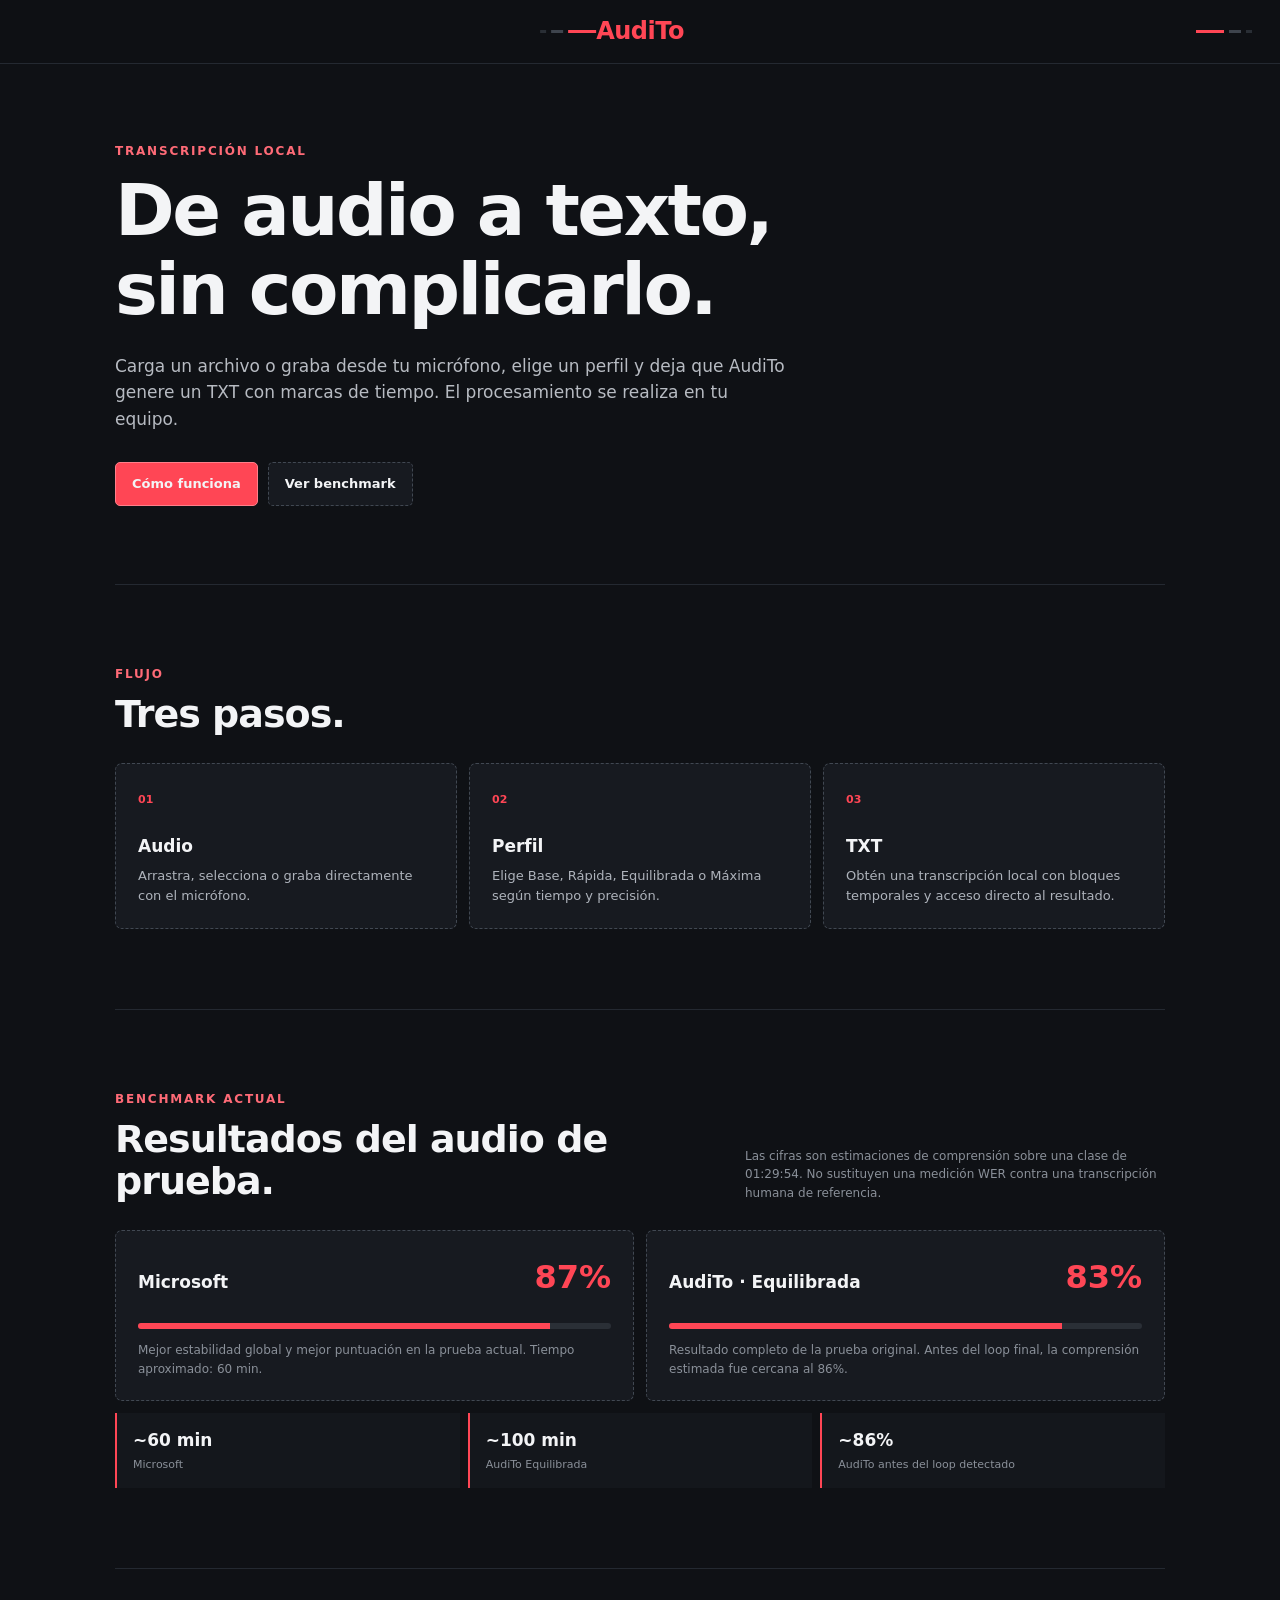
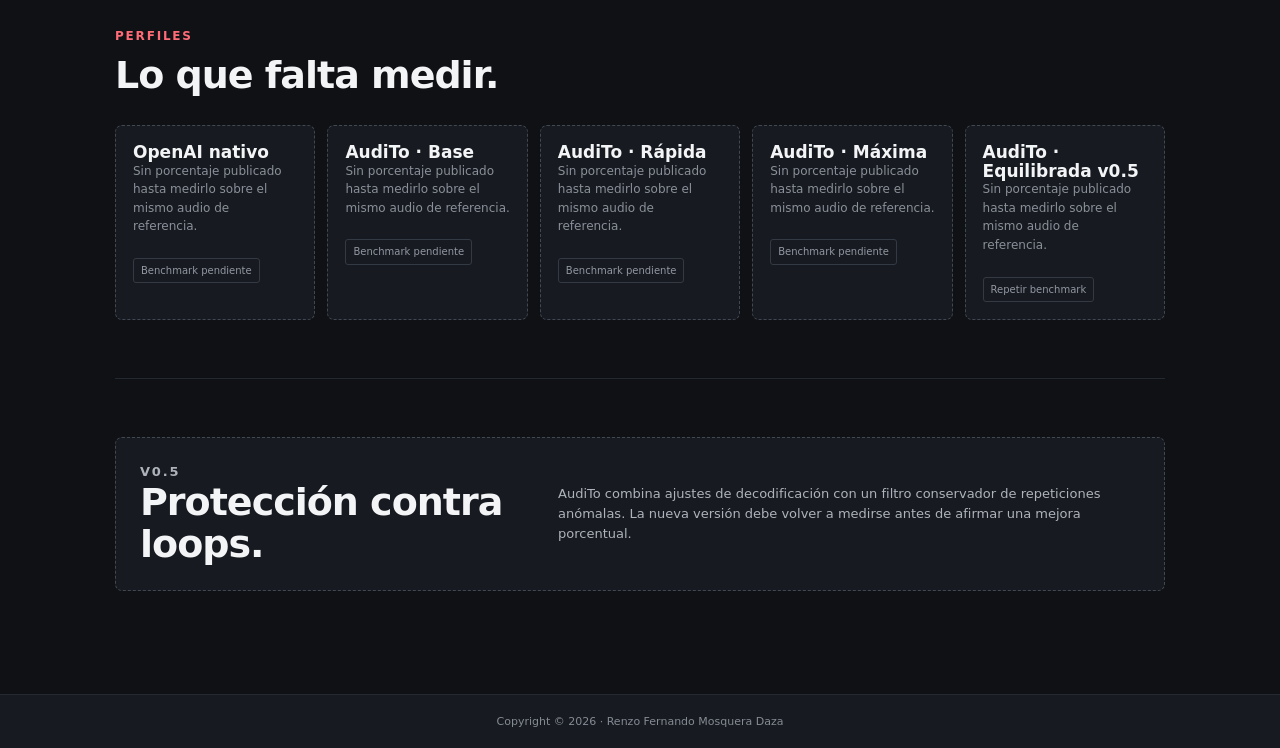
==== web/index.html @ 16e6d0a1 "Update version to 0.5.0, enhance audio recording features, and improve transcription handling" ====
<!doctype html>
<html lang="es">
<head>
    <meta charset="utf-8">
    <meta name="viewport" content="width=device-width, initial-scale=1">
    <meta name="description" content="AudiTo transforma audio en texto localmente con perfiles de precisión y marcas de tiempo.">
    <title>AudiTo · Audio a texto local</title>
    <link rel="stylesheet" href="styles.css">
</head>
<body>
    <header class="topbar">
        <div class="accent accent-left"><span></span><span></span><span></span></div>
        <a class="brand" href="#inicio">AudiTo</a>
        <div class="accent"><span></span><span></span><span></span></div>
    </header>

    <main>
        <section class="hero" id="inicio">
            <p class="eyebrow">TRANSCRIPCIÓN LOCAL</p>
            <h1>De audio a texto, sin complicarlo.</h1>
            <p class="lead">Carga un archivo o graba desde tu micrófono, elige un perfil y deja que AudiTo genere un TXT con marcas de tiempo. El procesamiento se realiza en tu equipo.</p>
            <div class="hero-actions">
                <a class="button primary" href="#como-funciona">Cómo funciona</a>
                <a class="button" href="#benchmark">Ver benchmark</a>
            </div>
        </section>

        <section class="section" id="como-funciona">
            <div class="section-heading">
                <p class="eyebrow">FLUJO</p>
                <h2>Tres pasos.</h2>
            </div>
            <div class="steps">
                <article class="card"><span>01</span><h3>Audio</h3><p>Arrastra, selecciona o graba directamente con el micrófono.</p></article>
                <article class="card"><span>02</span><h3>Perfil</h3><p>Elige Base, Rápida, Equilibrada o Máxima según tiempo y precisión.</p></article>
                <article class="card"><span>03</span><h3>TXT</h3><p>Obtén una transcripción local con bloques temporales y acceso directo al resultado.</p></article>
            </div>
        </section>

        <section class="section" id="benchmark">
            <div class="section-heading split">
                <div><p class="eyebrow">BENCHMARK ACTUAL</p><h2>Resultados del audio de prueba.</h2></div>
                <p class="note">Las cifras son estimaciones de comprensión sobre una clase de 01:29:54. No sustituyen una medición WER contra una transcripción humana de referencia.</p>
            </div>
            <div id="measured-results" class="benchmark-grid"></div>
            <div class="benchmark-meta">
                <div><strong>~60 min</strong><span>Microsoft</span></div>
                <div><strong>~100 min</strong><span>AudiTo Equilibrada</span></div>
                <div><strong>~86%</strong><span>AudiTo antes del loop detectado</span></div>
            </div>
        </section>

        <section class="section compact" id="modelos">
            <div class="section-heading">
                <p class="eyebrow">PERFILES</p>
                <h2>Lo que falta medir.</h2>
            </div>
            <div id="pending-results" class="models-grid"></div>
        </section>

        <section class="section compact">
            <div class="panel">
                <div><p class="eyebrow">V0.5</p><h2>Protección contra loops.</h2></div>
                <p>AudiTo combina ajustes de decodificación con un filtro conservador de repeticiones anómalas. La nueva versión debe volver a medirse antes de afirmar una mejora porcentual.</p>
            </div>
        </section>
    </main>

    <footer>Copyright © 2026 · Renzo Fernando Mosquera Daza</footer>
    <script src="app.js"></script>
</body>
</html>
---- web/styles.css ----
:root {
    --bg: #0f1115;
    --panel: #171a20;
    --panel-2: #1b1f25;
    --line: #414852;
    --muted: #8a9099;
    --text: #f3f4f6;
    --red: #ff4655;
    --red-soft: #ff6b77;
}

* { box-sizing: border-box; }
html { scroll-behavior: smooth; }
body {
    margin: 0;
    background: var(--bg);
    color: var(--text);
    font-family: Inter, "Segoe UI", system-ui, sans-serif;
    line-height: 1.55;
}

a { color: inherit; text-decoration: none; }
.topbar {
    position: sticky;
    top: 0;
    z-index: 10;
    height: 64px;
    display: grid;
    grid-template-columns: 1fr auto 1fr;
    align-items: center;
    padding: 0 28px;
    background: rgba(15, 17, 21, .96);
    border-bottom: 1px solid #242931;
}
.brand { color: var(--red); font-size: 24px; font-weight: 800; letter-spacing: -.5px; }
.accent { display: flex; justify-content: flex-end; gap: 5px; }
.accent-left { justify-content: flex-start; transform: scaleX(-1); }
.accent span { display: block; height: 3px; background: #3e444d; }
.accent span:nth-child(1) { width: 28px; background: var(--red); }
.accent span:nth-child(2) { width: 12px; }
.accent span:nth-child(3) { width: 6px; background: #292e35; }

main { width: min(1050px, calc(100% - 36px)); margin: 0 auto; }
.hero { min-height: 520px; display: flex; flex-direction: column; justify-content: center; align-items: flex-start; max-width: 760px; }
.eyebrow { margin: 0 0 10px; color: var(--red-soft); font-size: 12px; font-weight: 800; letter-spacing: 1.8px; }
h1, h2, h3 { margin: 0; line-height: 1.1; }
h1 { font-size: clamp(42px, 7vw, 72px); letter-spacing: -2.5px; max-width: 760px; }
h2 { font-size: clamp(27px, 4vw, 38px); letter-spacing: -1px; }
h3 { font-size: 17px; }
.lead { max-width: 680px; margin: 24px 0 0; color: #b7bbc2; font-size: 17px; }
.hero-actions { display: flex; gap: 10px; margin-top: 30px; }
.button {
    padding: 11px 16px;
    border: 1px dashed var(--line);
    border-radius: 5px;
    background: var(--panel);
    font-size: 13px;
    font-weight: 700;
    transition: .16s ease;
}
.button:hover { border-color: var(--red); background: #21191d; }
.button.primary { border-style: solid; border-color: #ff7f8a; background: var(--red); }
.button.primary:hover { background: #f23f4e; border-color: white; }

.section { padding: 80px 0; border-top: 1px solid #242931; }
.section.compact { padding: 58px 0; }
.section-heading { margin-bottom: 28px; }
.section-heading.split { display: grid; grid-template-columns: 1fr minmax(260px, 420px); gap: 30px; align-items: end; }
.note { margin: 0; color: var(--muted); font-size: 12px; }
.steps, .benchmark-grid, .models-grid { display: grid; gap: 12px; }
.steps { grid-template-columns: repeat(3, 1fr); }
.card, .benchmark-card, .model-card, .panel {
    background: var(--panel);
    border: 1px dashed var(--line);
    border-radius: 7px;
}
.card { padding: 22px; }
.card span { color: var(--red); font-size: 11px; font-weight: 800; }
.card h3 { margin-top: 26px; }
.card p, .panel p { margin: 10px 0 0; color: #aeb3bb; font-size: 13px; }
.benchmark-grid { grid-template-columns: repeat(2, 1fr); }
.benchmark-card { padding: 22px; }
.benchmark-head { display: flex; justify-content: space-between; align-items: baseline; gap: 14px; }
.score { color: var(--red); font-size: 32px; font-weight: 800; }
.bar { height: 6px; margin: 20px 0 12px; background: #2a2f36; border-radius: 99px; overflow: hidden; }
.bar span { display: block; height: 100%; width: 0; background: var(--red); transition: width .8s ease; }
.benchmark-card p, .model-card p { margin: 0; color: var(--muted); font-size: 12px; }
.benchmark-meta { display: grid; grid-template-columns: repeat(3, 1fr); gap: 8px; margin-top: 12px; }
.benchmark-meta div { padding: 14px 16px; border-left: 2px solid var(--red); background: #14171c; }
.benchmark-meta strong, .benchmark-meta span { display: block; }
.benchmark-meta strong { font-size: 17px; }
.benchmark-meta span { color: var(--muted); font-size: 11px; margin-top: 3px; }
.models-grid { grid-template-columns: repeat(5, 1fr); }
.model-card { padding: 17px; min-height: 138px; }
.model-card .status { display: inline-block; margin-top: 22px; padding: 4px 7px; border: 1px solid #343a43; border-radius: 3px; color: #9298a2; font-size: 10px; }
.panel { padding: 24px; display: grid; grid-template-columns: .8fr 1.2fr; gap: 30px; align-items: center; }
.panel p { margin: 0; }
footer { margin-top: 45px; padding: 18px; text-align: center; background: #171a20; border-top: 1px solid #252a31; color: #858b94; font-size: 11px; }

@media (max-width: 760px) {
    .topbar { padding: 0 18px; }
    .steps, .benchmark-grid, .benchmark-meta, .models-grid, .section-heading.split, .panel { grid-template-columns: 1fr; }
    .models-grid { grid-template-columns: repeat(2, 1fr); }
    .hero { min-height: 470px; }
    .section { padding: 60px 0; }
}

@media (max-width: 460px) {
    main { width: min(100% - 24px, 1050px); }
    .models-grid { grid-template-columns: 1fr; }
    .hero-actions { width: 100%; flex-direction: column; }
    .button { text-align: center; }
}
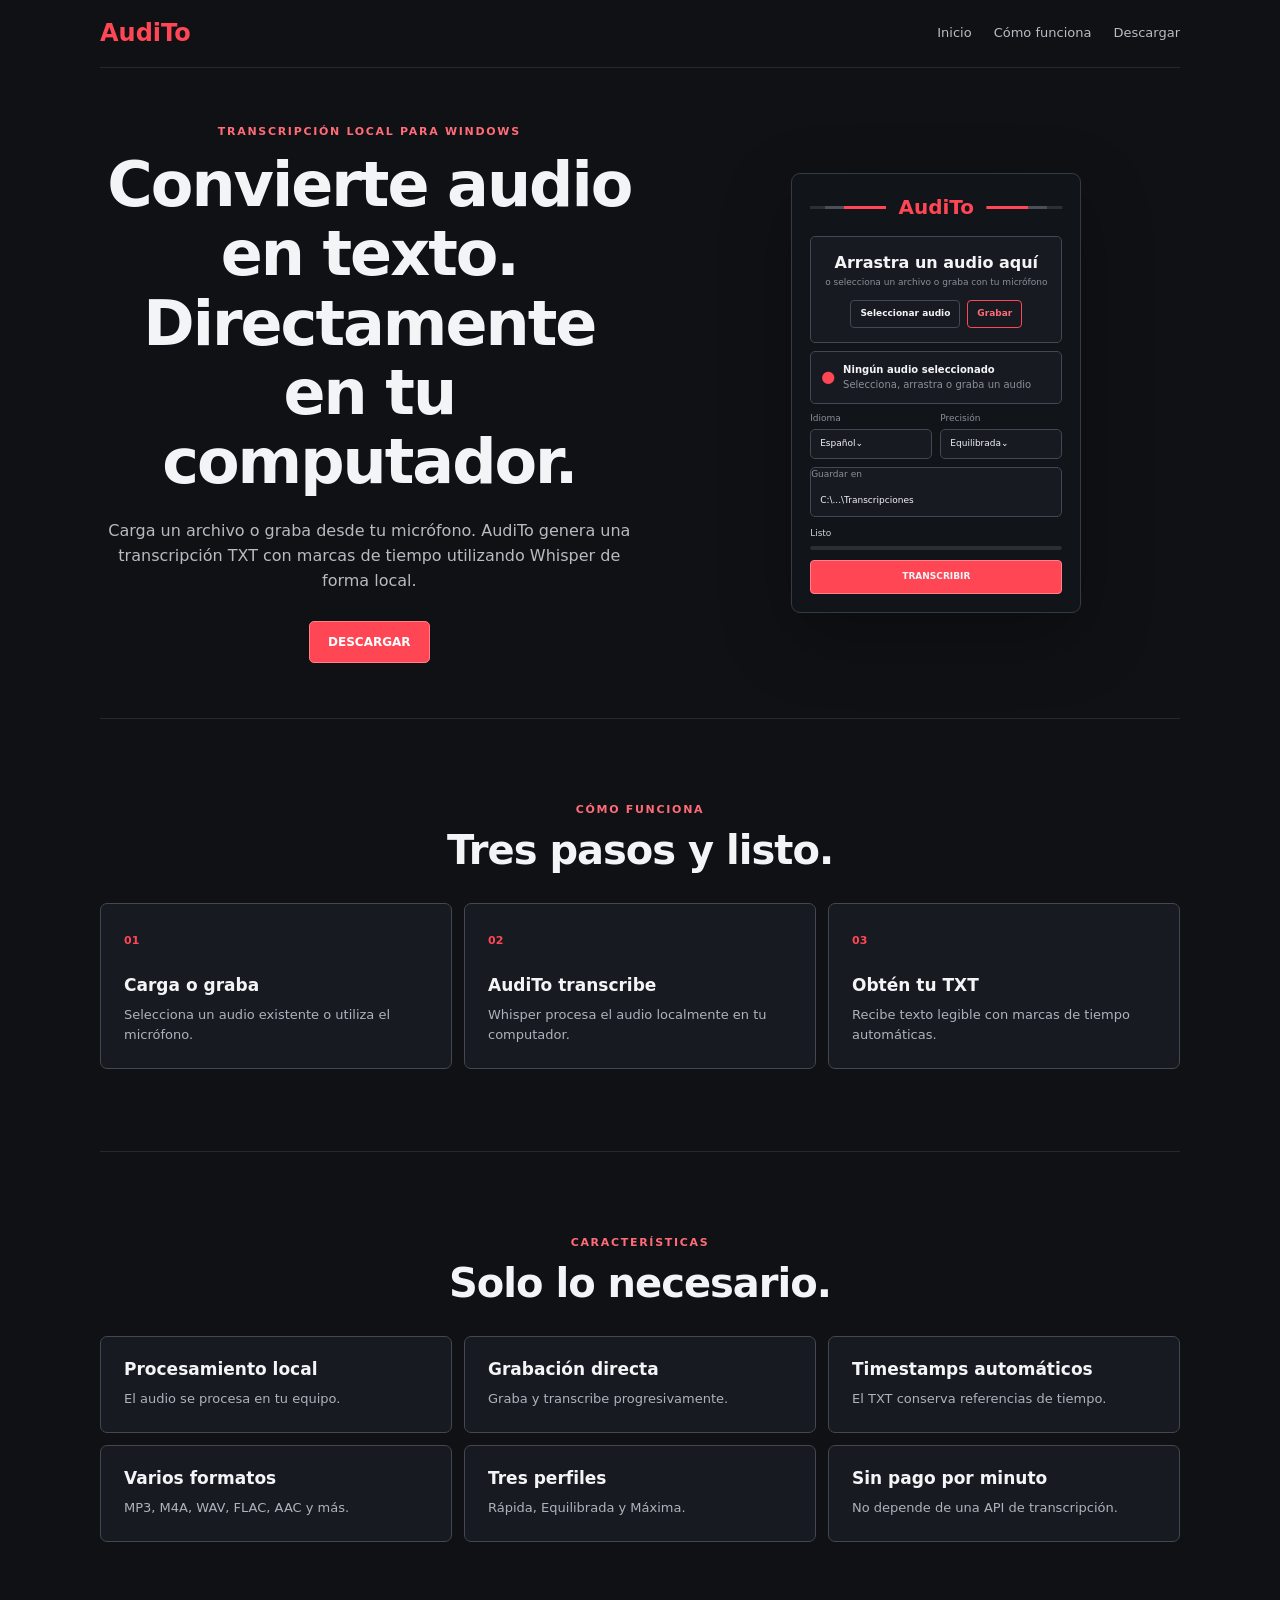
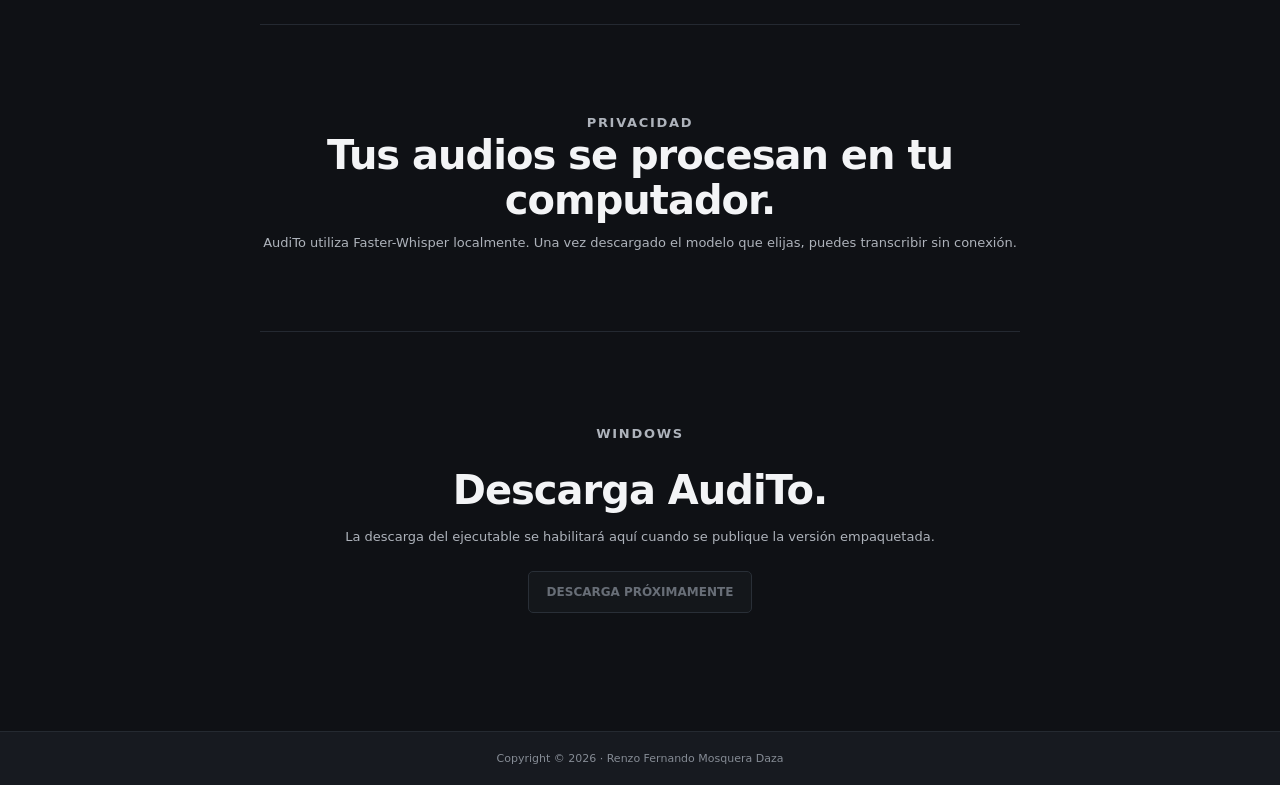
==== commit 8ff47fea: "Add new transcription and recording services, update app paths, and enhance audio handling" ====
--- a/web/index.html
+++ b/web/index.html
@@ -3,70 +3,84 @@
 <head>
     <meta charset="utf-8">
     <meta name="viewport" content="width=device-width, initial-scale=1">
-    <meta name="description" content="AudiTo transforma audio en texto localmente con perfiles de precisión y marcas de tiempo.">
+    <meta name="description" content="AudiTo convierte audio en texto localmente en Windows con Whisper.">
     <title>AudiTo · Audio a texto local</title>
     <link rel="stylesheet" href="styles.css">
 </head>
 <body>
     <header class="topbar">
-        <div class="accent accent-left"><span></span><span></span><span></span></div>
         <a class="brand" href="#inicio">AudiTo</a>
-        <div class="accent"><span></span><span></span><span></span></div>
+        <nav aria-label="Navegación principal">
+            <a href="#inicio">Inicio</a>
+            <a href="#como-funciona">Cómo funciona</a>
+            <a href="#descargar">Descargar</a>
+        </nav>
     </header>
 
     <main>
         <section class="hero" id="inicio">
-            <p class="eyebrow">TRANSCRIPCIÓN LOCAL</p>
-            <h1>De audio a texto, sin complicarlo.</h1>
-            <p class="lead">Carga un archivo o graba desde tu micrófono, elige un perfil y deja que AudiTo genere un TXT con marcas de tiempo. El procesamiento se realiza en tu equipo.</p>
-            <div class="hero-actions">
-                <a class="button primary" href="#como-funciona">Cómo funciona</a>
-                <a class="button" href="#benchmark">Ver benchmark</a>
+            <div class="hero-copy">
+                <p class="eyebrow">TRANSCRIPCIÓN LOCAL PARA WINDOWS</p>
+                <h1>Convierte audio en texto.<br>Directamente en tu computador.</h1>
+                <p class="lead">Carga un archivo o graba desde tu micrófono. AudiTo genera una transcripción TXT con marcas de tiempo utilizando Whisper de forma local.</p>
+                <a class="button primary" href="#descargar">DESCARGAR</a>
+            </div>
+            <div class="app-preview" aria-label="Vista de AudiTo">
+                <div class="preview-brand"><span></span><strong>AudiTo</strong><span></span></div>
+                <div class="preview-drop">
+                    <strong>Arrastra un audio aquí</strong>
+                    <small>o selecciona un archivo o graba con tu micrófono</small>
+                    <div><b>Seleccionar audio</b><b>Grabar</b></div>
+                </div>
+                <div class="preview-file"><i>●</i><div><strong>Ningún audio seleccionado</strong><small>Selecciona, arrastra o graba un audio</small></div></div>
+                <div class="preview-settings"><div><small>Idioma</small><b>Español⌄</b></div><div><small>Precisión</small><b>Equilibrada⌄</b></div></div>
+                <div class="preview-output"><small>Guardar en</small><b>C:\...\Transcripciones</b></div>
+                <div class="preview-status"><span>Listo</span><i></i></div>
+                <div class="preview-primary">TRANSCRIBIR</div>
             </div>
         </section>
 
         <section class="section" id="como-funciona">
             <div class="section-heading">
-                <p class="eyebrow">FLUJO</p>
-                <h2>Tres pasos.</h2>
+                <p class="eyebrow">CÓMO FUNCIONA</p>
+                <h2>Tres pasos y listo.</h2>
             </div>
             <div class="steps">
-                <article class="card"><span>01</span><h3>Audio</h3><p>Arrastra, selecciona o graba directamente con el micrófono.</p></article>
-                <article class="card"><span>02</span><h3>Perfil</h3><p>Elige Base, Rápida, Equilibrada o Máxima según tiempo y precisión.</p></article>
-                <article class="card"><span>03</span><h3>TXT</h3><p>Obtén una transcripción local con bloques temporales y acceso directo al resultado.</p></article>
+                <article><span>01</span><h3>Carga o graba</h3><p>Selecciona un audio existente o utiliza el micrófono.</p></article>
+                <article><span>02</span><h3>AudiTo transcribe</h3><p>Whisper procesa el audio localmente en tu computador.</p></article>
+                <article><span>03</span><h3>Obtén tu TXT</h3><p>Recibe texto legible con marcas de tiempo automáticas.</p></article>
             </div>
         </section>
 
-        <section class="section" id="benchmark">
-            <div class="section-heading split">
-                <div><p class="eyebrow">BENCHMARK ACTUAL</p><h2>Resultados del audio de prueba.</h2></div>
-                <p class="note">Las cifras son estimaciones de comprensión sobre una clase de 01:29:54. No sustituyen una medición WER contra una transcripción humana de referencia.</p>
+        <section class="section" id="caracteristicas">
+            <div class="section-heading">
+                <p class="eyebrow">CARACTERÍSTICAS</p>
+                <h2>Solo lo necesario.</h2>
             </div>
-            <div id="measured-results" class="benchmark-grid"></div>
-            <div class="benchmark-meta">
-                <div><strong>~60 min</strong><span>Microsoft</span></div>
-                <div><strong>~100 min</strong><span>AudiTo Equilibrada</span></div>
-                <div><strong>~86%</strong><span>AudiTo antes del loop detectado</span></div>
+            <div class="features">
+                <article><h3>Procesamiento local</h3><p>El audio se procesa en tu equipo.</p></article>
+                <article><h3>Grabación directa</h3><p>Graba y transcribe progresivamente.</p></article>
+                <article><h3>Timestamps automáticos</h3><p>El TXT conserva referencias de tiempo.</p></article>
+                <article><h3>Varios formatos</h3><p>MP3, M4A, WAV, FLAC, AAC y más.</p></article>
+                <article><h3>Tres perfiles</h3><p>Rápida, Equilibrada y Máxima.</p></article>
+                <article><h3>Sin pago por minuto</h3><p>No depende de una API de transcripción.</p></article>
             </div>
         </section>
 
-        <section class="section compact" id="modelos">
-            <div class="section-heading">
-                <p class="eyebrow">PERFILES</p>
-                <h2>Lo que falta medir.</h2>
-            </div>
-            <div id="pending-results" class="models-grid"></div>
+        <section class="privacy">
+            <p class="eyebrow">PRIVACIDAD</p>
+            <h2>Tus audios se procesan en tu computador.</h2>
+            <p>AudiTo utiliza Faster-Whisper localmente. Una vez descargado el modelo que elijas, puedes transcribir sin conexión.</p>
         </section>
 
-        <section class="section compact">
-            <div class="panel">
-                <div><p class="eyebrow">V0.5</p><h2>Protección contra loops.</h2></div>
-                <p>AudiTo combina ajustes de decodificación con un filtro conservador de repeticiones anómalas. La nueva versión debe volver a medirse antes de afirmar una mejora porcentual.</p>
-            </div>
+        <section class="download" id="descargar">
+            <p class="eyebrow">WINDOWS</p>
+            <h2>Descarga AudiTo.</h2>
+            <p>La descarga del ejecutable se habilitará aquí cuando se publique la versión empaquetada.</p>
+            <span class="button disabled" aria-disabled="true">DESCARGA PRÓXIMAMENTE</span>
         </section>
     </main>
 
     <footer>Copyright © 2026 · Renzo Fernando Mosquera Daza</footer>
-    <script src="app.js"></script>
 </body>
 </html>
--- a/web/styles.css
+++ b/web/styles.css
@@ -18,96 +18,112 @@
     font-family: Inter, "Segoe UI", system-ui, sans-serif;
     line-height: 1.55;
 }
-
 a { color: inherit; text-decoration: none; }
 .topbar {
-    position: sticky;
-    top: 0;
-    z-index: 10;
-    height: 64px;
-    display: grid;
-    grid-template-columns: 1fr auto 1fr;
+    width: min(1080px, calc(100% - 36px));
+    height: 68px;
+    margin: 0 auto;
+    display: flex;
     align-items: center;
-    padding: 0 28px;
-    background: rgba(15, 17, 21, .96);
+    justify-content: space-between;
     border-bottom: 1px solid #242931;
 }
-.brand { color: var(--red); font-size: 24px; font-weight: 800; letter-spacing: -.5px; }
-.accent { display: flex; justify-content: flex-end; gap: 5px; }
-.accent-left { justify-content: flex-start; transform: scaleX(-1); }
-.accent span { display: block; height: 3px; background: #3e444d; }
-.accent span:nth-child(1) { width: 28px; background: var(--red); }
-.accent span:nth-child(2) { width: 12px; }
-.accent span:nth-child(3) { width: 6px; background: #292e35; }
-
-main { width: min(1050px, calc(100% - 36px)); margin: 0 auto; }
-.hero { min-height: 520px; display: flex; flex-direction: column; justify-content: center; align-items: flex-start; max-width: 760px; }
-.eyebrow { margin: 0 0 10px; color: var(--red-soft); font-size: 12px; font-weight: 800; letter-spacing: 1.8px; }
-h1, h2, h3 { margin: 0; line-height: 1.1; }
-h1 { font-size: clamp(42px, 7vw, 72px); letter-spacing: -2.5px; max-width: 760px; }
-h2 { font-size: clamp(27px, 4vw, 38px); letter-spacing: -1px; }
+.brand { color: var(--red); font-size: 24px; font-weight: 800; }
+nav { display: flex; gap: 22px; color: #b8bdc5; font-size: 13px; }
+nav a:hover { color: white; }
+main { width: min(1080px, calc(100% - 36px)); margin: 0 auto; }
+.hero {
+    min-height: 650px;
+    display: grid;
+    grid-template-columns: 1.05fr .95fr;
+    gap: 54px;
+    align-items: center;
+}
+.hero-copy { text-align: center; }
+.eyebrow { margin: 0 0 10px; color: var(--red-soft); font-size: 11px; font-weight: 800; letter-spacing: 1.7px; }
+h1, h2, h3 { margin: 0; line-height: 1.12; }
+h1 { font-size: clamp(39px, 5vw, 62px); letter-spacing: -2px; }
+h2 { font-size: clamp(28px, 4vw, 40px); letter-spacing: -1px; }
 h3 { font-size: 17px; }
-.lead { max-width: 680px; margin: 24px 0 0; color: #b7bbc2; font-size: 17px; }
-.hero-actions { display: flex; gap: 10px; margin-top: 30px; }
+.lead { max-width: 650px; margin: 22px auto 28px; color: #b7bbc2; font-size: 16px; }
 .button {
-    padding: 11px 16px;
-    border: 1px dashed var(--line);
+    display: inline-flex;
+    min-height: 42px;
+    align-items: center;
+    justify-content: center;
+    padding: 0 18px;
+    border: 1px solid var(--line);
     border-radius: 5px;
     background: var(--panel);
-    font-size: 13px;
-    font-weight: 700;
-    transition: .16s ease;
+    font-size: 12px;
+    font-weight: 800;
 }
-.button:hover { border-color: var(--red); background: #21191d; }
-.button.primary { border-style: solid; border-color: #ff7f8a; background: var(--red); }
+.button.primary { background: var(--red); border-color: #ff7f8a; color: white; }
 .button.primary:hover { background: #f23f4e; border-color: white; }
+.button.disabled { color: #686e77; background: #14171b; border-color: #292f37; cursor: default; }
+.app-preview {
+    max-width: 430px;
+    margin-inline: auto;
+    padding: 18px;
+    background: #111419;
+    border: 1px solid #343b44;
+    border-radius: 9px;
+    box-shadow: 0 24px 70px rgba(0, 0, 0, .28);
+}
+.preview-brand { display: grid; grid-template-columns: 1fr auto 1fr; align-items: center; gap: 12px; margin-bottom: 13px; color: var(--red); font-size: 20px; }
+.preview-brand span { height: 3px; background: linear-gradient(90deg, #2b2f36 20%, #4a4f58 20% 45%, var(--red) 45% 100%); }
+.preview-brand span:last-child { transform: scaleX(-1); }
+.preview-drop, .preview-file, .preview-output, .preview-settings b {
+    border: 1px solid var(--line);
+    border-radius: 5px;
+    background: var(--panel);
+}
+.preview-drop { padding: 14px; text-align: center; }
+.preview-drop strong, .preview-drop small { display: block; }
+.preview-drop small, .preview-file small, .preview-settings small, .preview-output small { color: var(--muted); font-size: 9px; }
+.preview-drop div { display: flex; justify-content: center; gap: 7px; margin-top: 10px; }
+.preview-drop b { padding: 6px 9px; border: 1px solid var(--line); border-radius: 4px; font-size: 9px; font-weight: 600; }
+.preview-drop b:last-child { color: var(--red-soft); border-color: var(--red); }
+.preview-file { display: flex; align-items: center; gap: 8px; margin-top: 8px; padding: 10px; }
+.preview-file i { color: var(--red); font-style: normal; }
+.preview-file strong, .preview-file small { display: block; font-size: 10px; }
+.preview-settings { display: grid; grid-template-columns: 1fr 1fr; gap: 8px; margin-top: 8px; }
+.preview-settings small, .preview-output small { display: block; margin-bottom: 4px; }
+.preview-settings b { display: block; padding: 7px 9px; font-size: 9px; font-weight: 500; }
+.preview-output { margin-top: 8px; }
+.preview-output b { display: block; padding: 8px 9px; font-size: 9px; font-weight: 500; }
+.preview-status { margin-top: 10px; color: #cfd3da; font-size: 9px; }
+.preview-status i { display: block; height: 4px; margin-top: 5px; background: #2a2e35; border-radius: 99px; }
+.preview-primary { margin-top: 10px; padding: 9px; text-align: center; background: var(--red); border: 1px solid #ff7f8a; border-radius: 4px; font-size: 9px; font-weight: 800; }
+.section { padding: 82px 0; border-top: 1px solid #242931; text-align: center; }
+.section-heading { margin-bottom: 30px; }
+.steps, .features { display: grid; gap: 12px; }
+.steps { grid-template-columns: repeat(3, 1fr); }
+.features { grid-template-columns: repeat(3, 1fr); }
+.steps article, .features article {
+    padding: 23px;
+    background: var(--panel);
+    border: 1px solid var(--line);
+    border-radius: 7px;
+    text-align: left;
+}
+.steps span { color: var(--red); font-size: 11px; font-weight: 800; }
+.steps h3 { margin-top: 24px; }
+.steps p, .features p, .privacy p, .download p { margin: 10px 0 0; color: #aeb3bb; font-size: 13px; }
+.privacy, .download { max-width: 760px; margin: 0 auto; padding: 78px 0; text-align: center; border-top: 1px solid #242931; }
+.download p { margin: 14px auto 24px; }
+footer { margin-top: 40px; padding: 18px; text-align: center; background: #171a20; border-top: 1px solid #252a31; color: #858b94; font-size: 11px; }
 
-.section { padding: 80px 0; border-top: 1px solid #242931; }
-.section.compact { padding: 58px 0; }
-.section-heading { margin-bottom: 28px; }
-.section-heading.split { display: grid; grid-template-columns: 1fr minmax(260px, 420px); gap: 30px; align-items: end; }
-.note { margin: 0; color: var(--muted); font-size: 12px; }
-.steps, .benchmark-grid, .models-grid { display: grid; gap: 12px; }
-.steps { grid-template-columns: repeat(3, 1fr); }
-.card, .benchmark-card, .model-card, .panel {
-    background: var(--panel);
-    border: 1px dashed var(--line);
-    border-radius: 7px;
-}
-.card { padding: 22px; }
-.card span { color: var(--red); font-size: 11px; font-weight: 800; }
-.card h3 { margin-top: 26px; }
-.card p, .panel p { margin: 10px 0 0; color: #aeb3bb; font-size: 13px; }
-.benchmark-grid { grid-template-columns: repeat(2, 1fr); }
-.benchmark-card { padding: 22px; }
-.benchmark-head { display: flex; justify-content: space-between; align-items: baseline; gap: 14px; }
-.score { color: var(--red); font-size: 32px; font-weight: 800; }
-.bar { height: 6px; margin: 20px 0 12px; background: #2a2f36; border-radius: 99px; overflow: hidden; }
-.bar span { display: block; height: 100%; width: 0; background: var(--red); transition: width .8s ease; }
-.benchmark-card p, .model-card p { margin: 0; color: var(--muted); font-size: 12px; }
-.benchmark-meta { display: grid; grid-template-columns: repeat(3, 1fr); gap: 8px; margin-top: 12px; }
-.benchmark-meta div { padding: 14px 16px; border-left: 2px solid var(--red); background: #14171c; }
-.benchmark-meta strong, .benchmark-meta span { display: block; }
-.benchmark-meta strong { font-size: 17px; }
-.benchmark-meta span { color: var(--muted); font-size: 11px; margin-top: 3px; }
-.models-grid { grid-template-columns: repeat(5, 1fr); }
-.model-card { padding: 17px; min-height: 138px; }
-.model-card .status { display: inline-block; margin-top: 22px; padding: 4px 7px; border: 1px solid #343a43; border-radius: 3px; color: #9298a2; font-size: 10px; }
-.panel { padding: 24px; display: grid; grid-template-columns: .8fr 1.2fr; gap: 30px; align-items: center; }
-.panel p { margin: 0; }
-footer { margin-top: 45px; padding: 18px; text-align: center; background: #171a20; border-top: 1px solid #252a31; color: #858b94; font-size: 11px; }
-
-@media (max-width: 760px) {
-    .topbar { padding: 0 18px; }
-    .steps, .benchmark-grid, .benchmark-meta, .models-grid, .section-heading.split, .panel { grid-template-columns: 1fr; }
-    .models-grid { grid-template-columns: repeat(2, 1fr); }
-    .hero { min-height: 470px; }
-    .section { padding: 60px 0; }
+@media (max-width: 820px) {
+    .hero { min-height: auto; grid-template-columns: 1fr; padding: 80px 0; }
+    .app-preview { width: min(100%, 430px); }
+    .features { grid-template-columns: repeat(2, 1fr); }
 }
 
-@media (max-width: 460px) {
-    main { width: min(100% - 24px, 1050px); }
-    .models-grid { grid-template-columns: 1fr; }
-    .hero-actions { width: 100%; flex-direction: column; }
-    .button { text-align: center; }
+@media (max-width: 620px) {
+    .topbar { height: auto; min-height: 64px; flex-direction: column; justify-content: center; gap: 6px; padding: 10px 0; }
+    nav { gap: 14px; }
+    .steps, .features { grid-template-columns: 1fr; }
+    .section, .privacy, .download { padding: 58px 0; }
+    .hero { gap: 36px; }
 }
